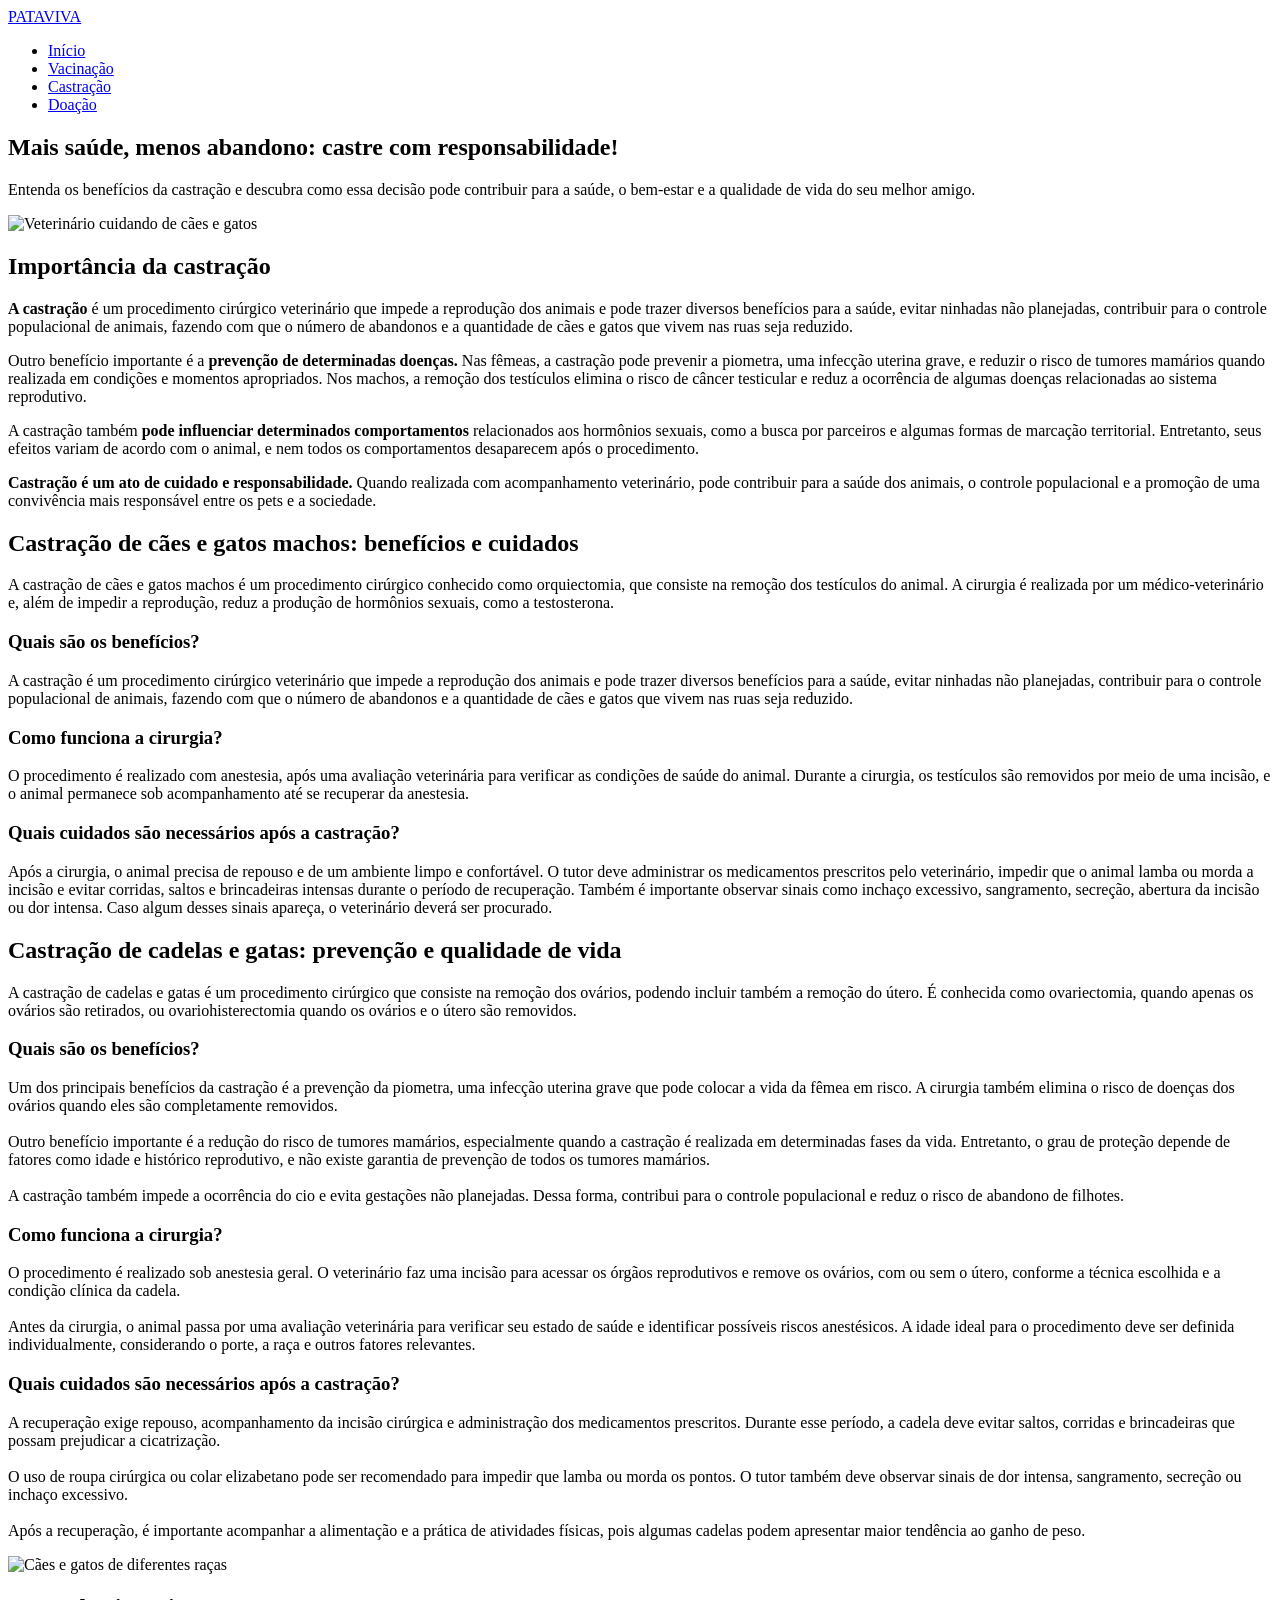
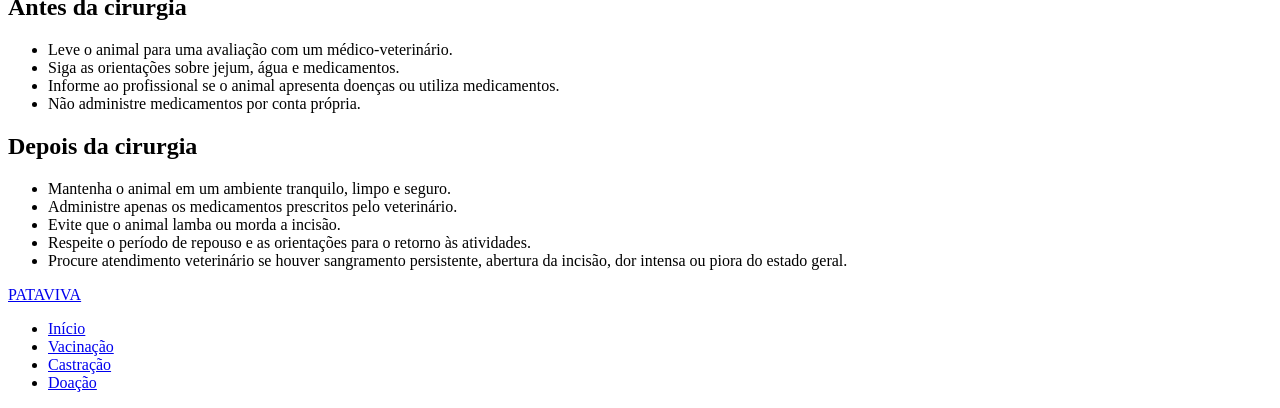
==== pages/castracao.html @ 04172f6d "feat: adiciona estrutura HTML e estilização CSS" ====
<!DOCTYPE html>
<html lang="pt-BR">

<head>
    <meta charset="UTF-8">
    <meta name="viewport" content="width=device-width, initial-scale=1.0">
    
    <title>Pataviva - Castração</title>

   <link rel="stylesheet" href="style.css">
</head>

<body>

    <!-- CABEÇALHO -->
    <header>
        <div class="logo">
            <a href="#inicio">PATAVIVA</a>
        </div>

        <nav>
            <ul>
                <li><a href="index.html">Início</a></li>
                <li><a href="vacinacao.html">Vacinação</a></li>
                <li><a href="#inicio">Castração</a></li>
                <li><a href="doacao.html">Doação</a></li>
            </ul>
        </nav>
    </header>


    <!-- CONTEÚDO PRINCIPAL -->
    <main>

        <!-- APRESENTAÇÃO -->
        <section id="inicio" class="apresentacao">

            <div class="texto-apresentacao">
                <h1>Mais saúde, menos abandono: castre com responsabilidade!</h1>

                <p>
                    Entenda os benefícios da castração e descubra como essa
                    decisão pode contribuir para a saúde, o bem-estar e a
                    qualidade de vida do seu melhor amigo.
                </p>
            </div>

            <div class="imagem-apresentacao">
                <img src="https://encrypted-tbn1.gstatic.com/images?q=tbn:ANd9GcS68wx2FYNEQzIYrw53vmiVQSrwjRZal7b8g-ScJLO890BlobiP"
                    alt="Veterinário cuidando de cães e gatos">
            </div>

        </section>


        <!-- IMPORTÂNCIA DA CASTRAÇÃO -->
        <section class="importancia">

            <h2>Importância da castração</h2>

            <div class="informacao">
                <p>
                    <strong>A castração</strong> é um procedimento cirúrgico
                    veterinário que impede a reprodução dos animais e pode
                    trazer diversos benefícios para a saúde, evitar ninhadas
                    não planejadas, contribuir para o controle populacional
                    de animais, fazendo com que o número de abandonos e a
                    quantidade de cães e gatos que vivem nas ruas seja reduzido.
                </p>
            </div>

            <div class="informacao">
                <p>
                    Outro benefício importante é a
                    <strong>prevenção de determinadas doenças.</strong>
                    Nas fêmeas, a castração pode prevenir a piometra,
                    uma infecção uterina grave, e reduzir o risco de tumores
                    mamários quando realizada em condições e momentos
                    apropriados. Nos machos, a remoção dos testículos elimina
                    o risco de câncer testicular e reduz a ocorrência de
                    algumas doenças relacionadas ao sistema reprodutivo.
                </p>
            </div>

            <div class="informacao">
                <p>
                    A castração também
                    <strong>pode influenciar determinados comportamentos</strong>
                    relacionados aos hormônios sexuais, como a busca por
                    parceiros e algumas formas de marcação territorial.
                    Entretanto, seus efeitos variam de acordo com o animal,
                    e nem todos os comportamentos desaparecem após o procedimento.
                </p>
            </div>

            <div class="informacao">
                <p>
                    <strong>Castração é um ato de cuidado e responsabilidade.</strong>
                    Quando realizada com acompanhamento veterinário, pode
                    contribuir para a saúde dos animais, o controle populacional
                    e a promoção de uma convivência mais responsável entre
                    os pets e a sociedade.
                </p>
            </div>

        </section>


        <!-- CASTRAÇÃO DE MACHOS -->
        <section class="castracao-machos">

            <div class="titulo-descricao">
                <h2>Castração de cães e gatos machos: benefícios e cuidados</h2>

                <p>
                    A castração de cães e gatos machos é um procedimento
                    cirúrgico conhecido como orquiectomia, que consiste
                    na remoção dos testículos do animal. A cirurgia é
                    realizada por um médico-veterinário e, além de impedir
                    a reprodução, reduz a produção de hormônios sexuais,
                    como a testosterona.
                </p>
            </div>


            <div class="pergunta">
                <h3>Quais são os benefícios?</h3>

                <p>
                    A castração é um procedimento cirúrgico veterinário
                    que impede a reprodução dos animais e pode trazer
                    diversos benefícios para a saúde, evitar ninhadas
                    não planejadas, contribuir para o controle populacional
                    de animais, fazendo com que o número de abandonos e a
                    quantidade de cães e gatos que vivem nas ruas seja reduzido.
                </p>
            </div>


            <div class="pergunta">
                <h3>Como funciona a cirurgia?</h3>

                <p>
                    O procedimento é realizado com anestesia, após uma
                    avaliação veterinária para verificar as condições
                    de saúde do animal. Durante a cirurgia, os testículos
                    são removidos por meio de uma incisão, e o animal
                    permanece sob acompanhamento até se recuperar da anestesia.
                </p>
            </div>


            <div class="pergunta">
                <h3>Quais cuidados são necessários após a castração?</h3>

                <p>
                    Após a cirurgia, o animal precisa de repouso e de um
                    ambiente limpo e confortável. O tutor deve administrar
                    os medicamentos prescritos pelo veterinário, impedir
                    que o animal lamba ou morda a incisão e evitar corridas,
                    saltos e brincadeiras intensas durante o período de
                    recuperação. Também é importante observar sinais como
                    inchaço excessivo, sangramento, secreção, abertura da
                    incisão ou dor intensa. Caso algum desses sinais apareça,
                    o veterinário deverá ser procurado.
                </p>
            </div>

        </section>


        <!-- CASTRAÇÃO DE FÊMEAS -->
        <section class="castracao-femeas">

            <div class="titulo-descricao">
                <h2>Castração de cadelas e gatas: prevenção e qualidade de vida</h2>

                <p>
                    A castração de cadelas e gatas é um procedimento
                    cirúrgico que consiste na remoção dos ovários,
                    podendo incluir também a remoção do útero.
                    É conhecida como ovariectomia, quando apenas os
                    ovários são retirados, ou ovariohisterectomia
                    quando os ovários e o útero são removidos.
                </p>
            </div>


            <div class="pergunta">
                <h3>Quais são os benefícios?</h3>

                <p>
                    Um dos principais benefícios da castração é a
                    prevenção da piometra, uma infecção uterina grave
                    que pode colocar a vida da fêmea em risco.
                    A cirurgia também elimina o risco de doenças dos
                    ovários quando eles são completamente removidos.
                    <br><br>
                    Outro benefício importante é a redução do risco
                    de tumores mamários, especialmente quando a
                    castração é realizada em determinadas fases da vida.
                    Entretanto, o grau de proteção depende de fatores
                    como idade e histórico reprodutivo, e não existe
                    garantia de prevenção de todos os tumores mamários.
                    <br><br>
                    A castração também impede a ocorrência do cio e
                    evita gestações não planejadas. Dessa forma,
                    contribui para o controle populacional e reduz
                    o risco de abandono de filhotes.
                </p>
            </div>


            <div class="pergunta">
                <h3>Como funciona a cirurgia?</h3>

                <p>
                    O procedimento é realizado sob anestesia geral.
                    O veterinário faz uma incisão para acessar os
                    órgãos reprodutivos e remove os ovários, com ou
                    sem o útero, conforme a técnica escolhida e a
                    condição clínica da cadela.
                    <br><br>
                    Antes da cirurgia, o animal passa por uma avaliação
                    veterinária para verificar seu estado de saúde e
                    identificar possíveis riscos anestésicos.
                    A idade ideal para o procedimento deve ser definida
                    individualmente, considerando o porte, a raça e
                    outros fatores relevantes.
                </p>
            </div>


            <div class="pergunta">
                <h3>Quais cuidados são necessários após a castração?</h3>

                <p>
                    A recuperação exige repouso, acompanhamento da
                    incisão cirúrgica e administração dos medicamentos
                    prescritos. Durante esse período, a cadela deve
                    evitar saltos, corridas e brincadeiras que possam
                    prejudicar a cicatrização.
                    <br><br>
                    O uso de roupa cirúrgica ou colar elizabetano
                    pode ser recomendado para impedir que lamba ou
                    morda os pontos. O tutor também deve observar
                    sinais de dor intensa, sangramento, secreção
                    ou inchaço excessivo.
                    <br><br>
                    Após a recuperação, é importante acompanhar a
                    alimentação e a prática de atividades físicas,
                    pois algumas cadelas podem apresentar maior
                    tendência ao ganho de peso.
                </p>
            </div>

        </section>


        <!-- IMAGEM DOS ANIMAIS -->
        <section class="imagem-animais">

            <img src="https://encrypted-tbn0.gstatic.com/images?q=tbn:ANd9GcRbTUueTk_p59Rfeqq65Mmk94gyf30EVg9-DdNKHsWL4r2anDR6"
                alt="Cães e gatos de diferentes raças">

        </section>


        <!-- CUIDADOS ANTES E DEPOIS DA CIRURGIA -->
        <section class="cuidados">

            <div class="antes-cirurgia">

                <h2>Antes da cirurgia</h2>

                <ul>
                    <li>Leve o animal para uma avaliação com um médico-veterinário.</li>
                    <li>Siga as orientações sobre jejum, água e medicamentos.</li>
                    <li>Informe ao profissional se o animal apresenta doenças ou utiliza medicamentos.</li>
                    <li>Não administre medicamentos por conta própria.</li>
                </ul>

            </div>


            <div class="depois-cirurgia">

                <h2>Depois da cirurgia</h2>

                <ul>
                    <li>Mantenha o animal em um ambiente tranquilo, limpo e seguro.</li>
                    <li>Administre apenas os medicamentos prescritos pelo veterinário.</li>
                    <li>Evite que o animal lamba ou morda a incisão.</li>
                    <li>Respeite o período de repouso e as orientações para o retorno às atividades.</li>
                    <li>Procure atendimento veterinário se houver sangramento persistente, abertura da incisão, dor intensa ou piora do estado geral.</li>
                </ul>

            </div>

        </section>

    </main>


    <!-- RODAPÉ -->
    <footer>

        <div class="logo">
            <a href="#inicio">PATAVIVA</a>
        </div>

        <nav>
            <ul>
                <li><a href="index.html">Início</a></li>
                <li><a href="vacinacao.html">Vacinação</a></li>
                <li><a href="#inicio">Castração</a></li>
                <li><a href="doacao.html">Doação</a></li>
            </ul>
        </nav>

    </footer>

</body>

</html>
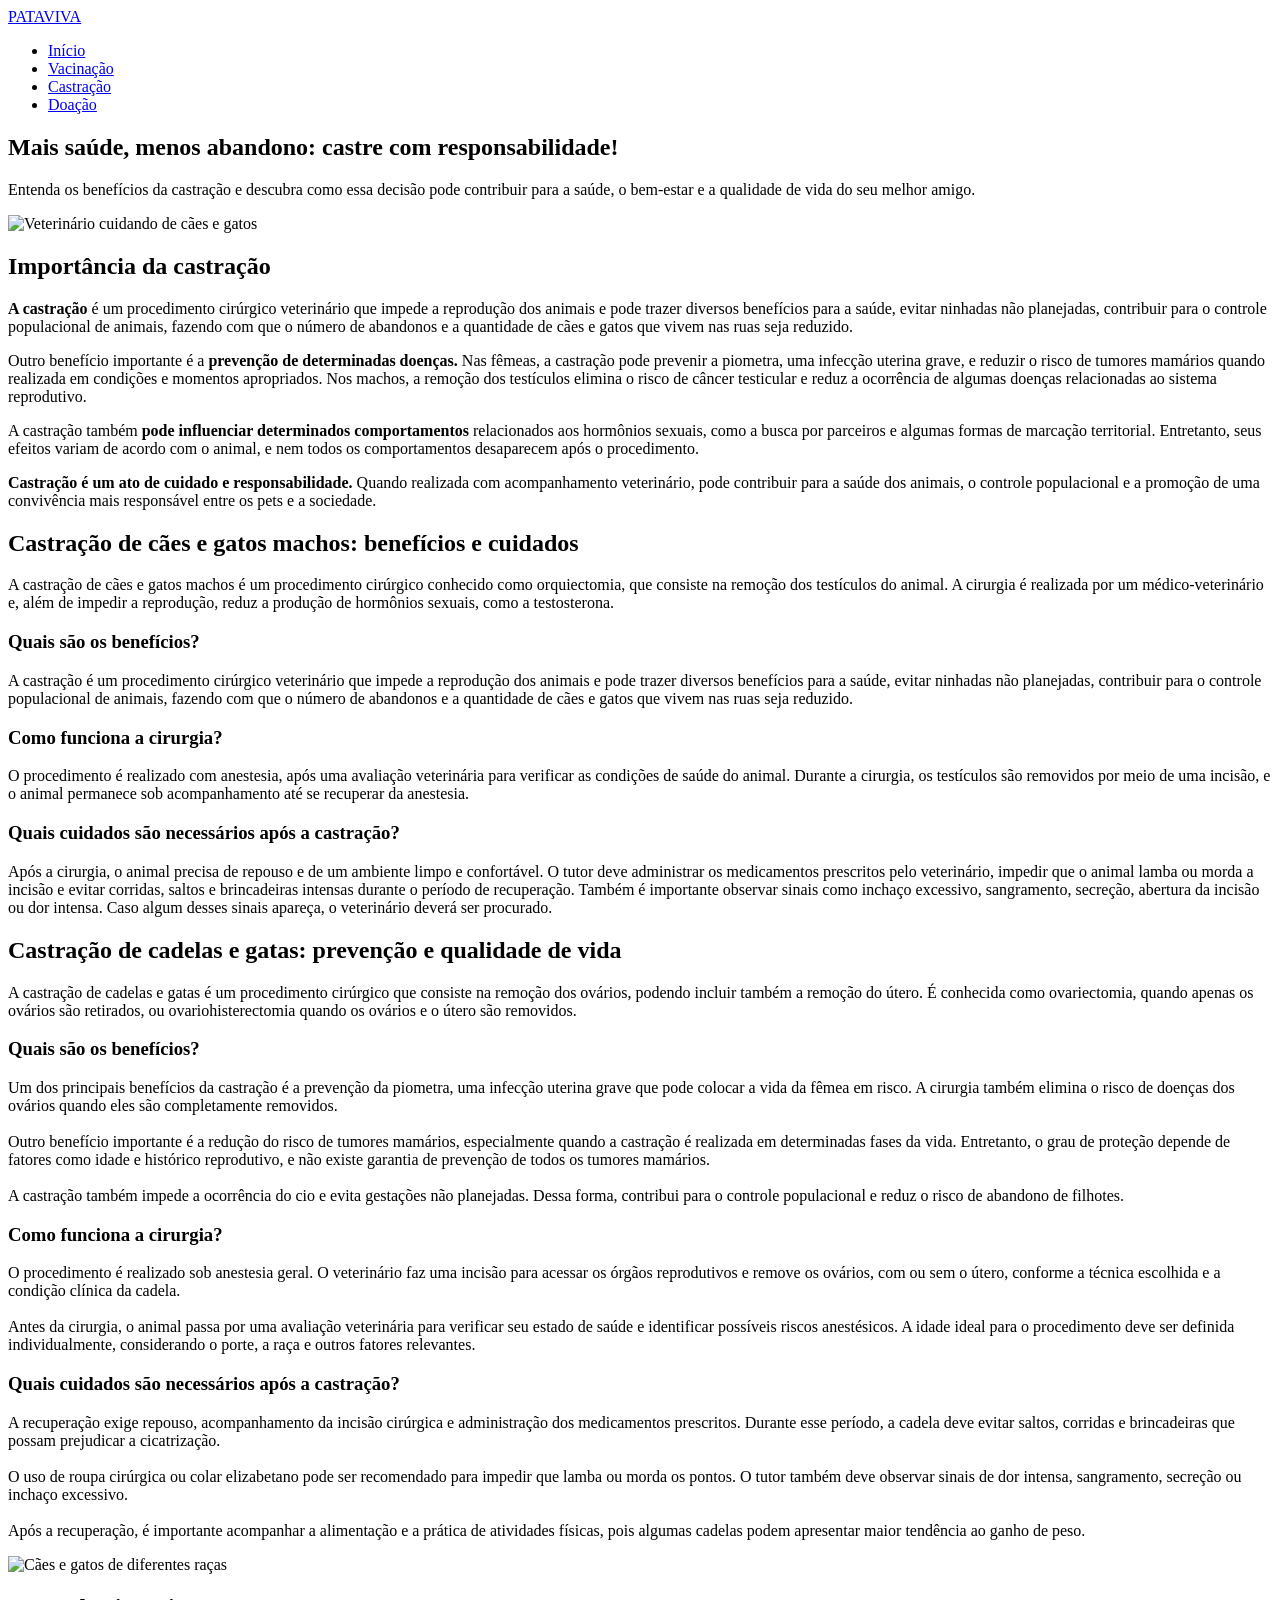
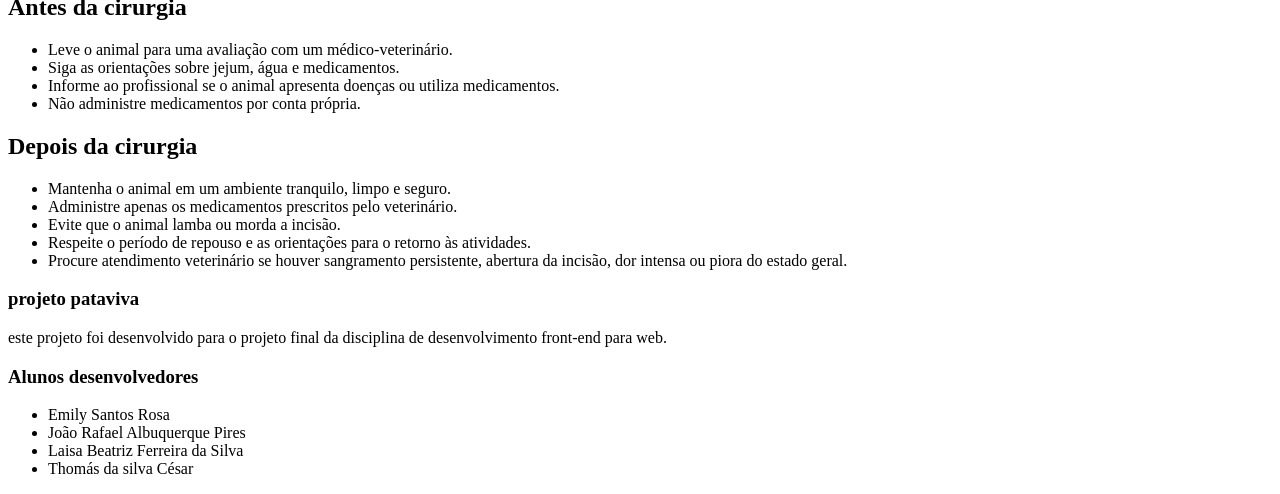
==== commit fd80fd0c: "style: ajusta estilização do rodapé" ====
--- a/pages/castracao.html
+++ b/pages/castracao.html
@@ -1,4 +1,3 @@
-
 <!DOCTYPE html>
 <html lang="pt-BR">
 
@@ -8,7 +7,7 @@
     
     <title>Pataviva - Castração</title>
 
-   <link rel="stylesheet" href="style.css">
+    <link rel="stylesheet" href="../css/castracao.css">
 </head>
 
 <body>
@@ -21,7 +20,7 @@
 
         <nav>
             <ul>
-                <li><a href="index.html">Início</a></li>
+                <li><a href="../index.html">Início</a></li>
                 <li><a href="vacinacao.html">Vacinação</a></li>
                 <li><a href="#inicio">Castração</a></li>
                 <li><a href="doacao.html">Doação</a></li>
@@ -305,20 +304,19 @@
 
     <!-- RODAPÉ -->
     <footer>
-
-        <div class="logo">
-            <a href="#inicio">PATAVIVA</a>
+        <div class="footer-box">
+            <h3>projeto <strong>pataviva</strong></h3>
+            <p>este projeto foi desenvolvido para o projeto final da disciplina de desenvolvimento front-end para web.</p>
         </div>
-
-        <nav>
+        <div class="footer-box">
+            <h3>Alunos <strong>desenvolvedores</strong></h3>
             <ul>
-                <li><a href="index.html">Início</a></li>
-                <li><a href="vacinacao.html">Vacinação</a></li>
-                <li><a href="#inicio">Castração</a></li>
-                <li><a href="doacao.html">Doação</a></li>
+                <li>Emily Santos Rosa</li>
+                <li>João Rafael Albuquerque Pires</li>
+                <li>Laisa Beatriz Ferreira da Silva</li>
+                <li>Thomás da silva César</li>
             </ul>
-        </nav>
-
+        </div>
     </footer>
 
 </body>
--- a/css/castracao.css
+++ b/css/castracao.css
@@ -0,0 +1,46 @@
+@media (max-width: 768px) {
+
+    header {
+        flex-direction: column;
+        gap: 20px;
+    }
+
+    header nav ul,
+    footer nav ul {
+        flex-wrap: wrap;
+        justify-content: center;
+        gap: 12px;
+    }
+
+    .apresentacao {
+        flex-direction: column;
+    }
+
+    .texto-apresentacao,
+    .imagem-apresentacao {
+        width: 100%;
+    }
+
+    .titulo-descricao {
+        flex-direction: column;
+    }
+
+    .titulo-descricao h2,
+    .titulo-descricao p {
+        width: 100%;
+    }
+
+    .castracao-machos,
+    .castracao-femeas {
+        padding: 35px 5%;
+    }
+
+    .imagem-animais img {
+        height: auto;
+    }
+
+    footer {
+        flex-direction: column;
+        gap: 20px;
+    }
+}
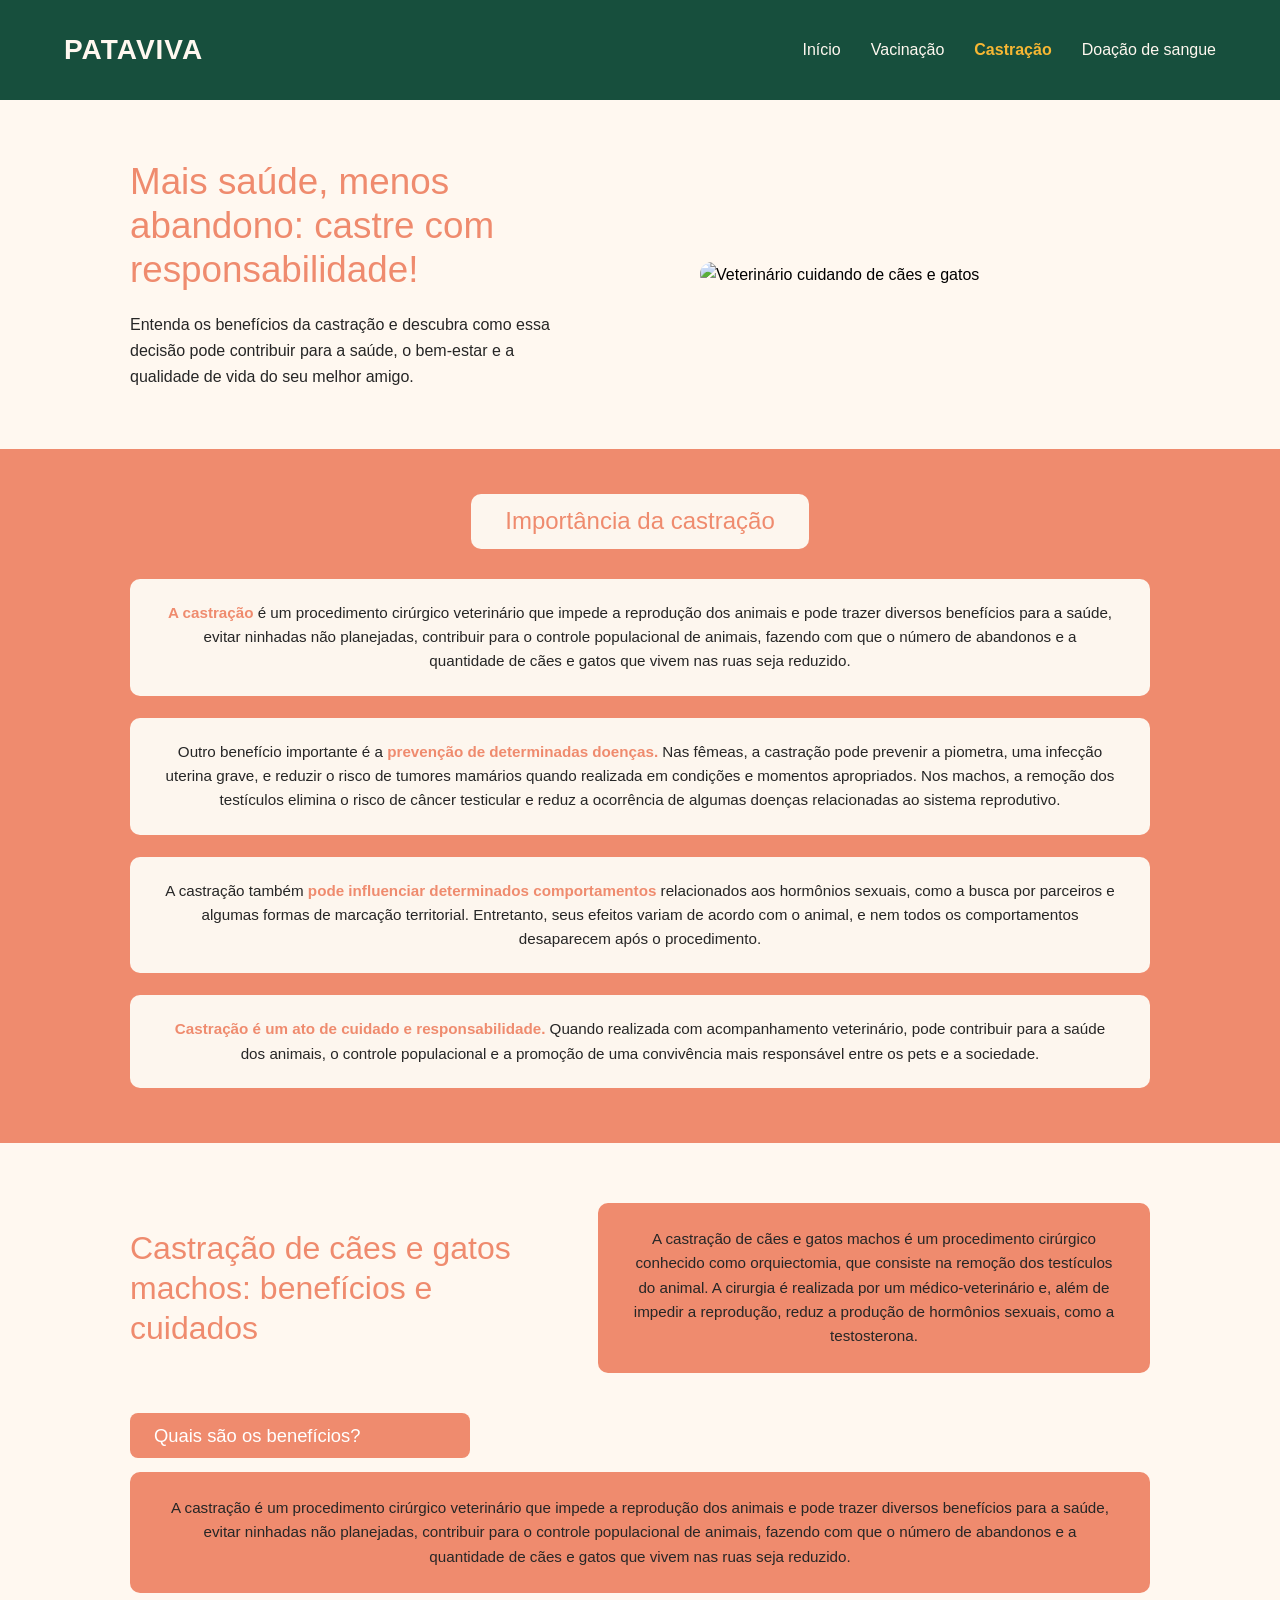
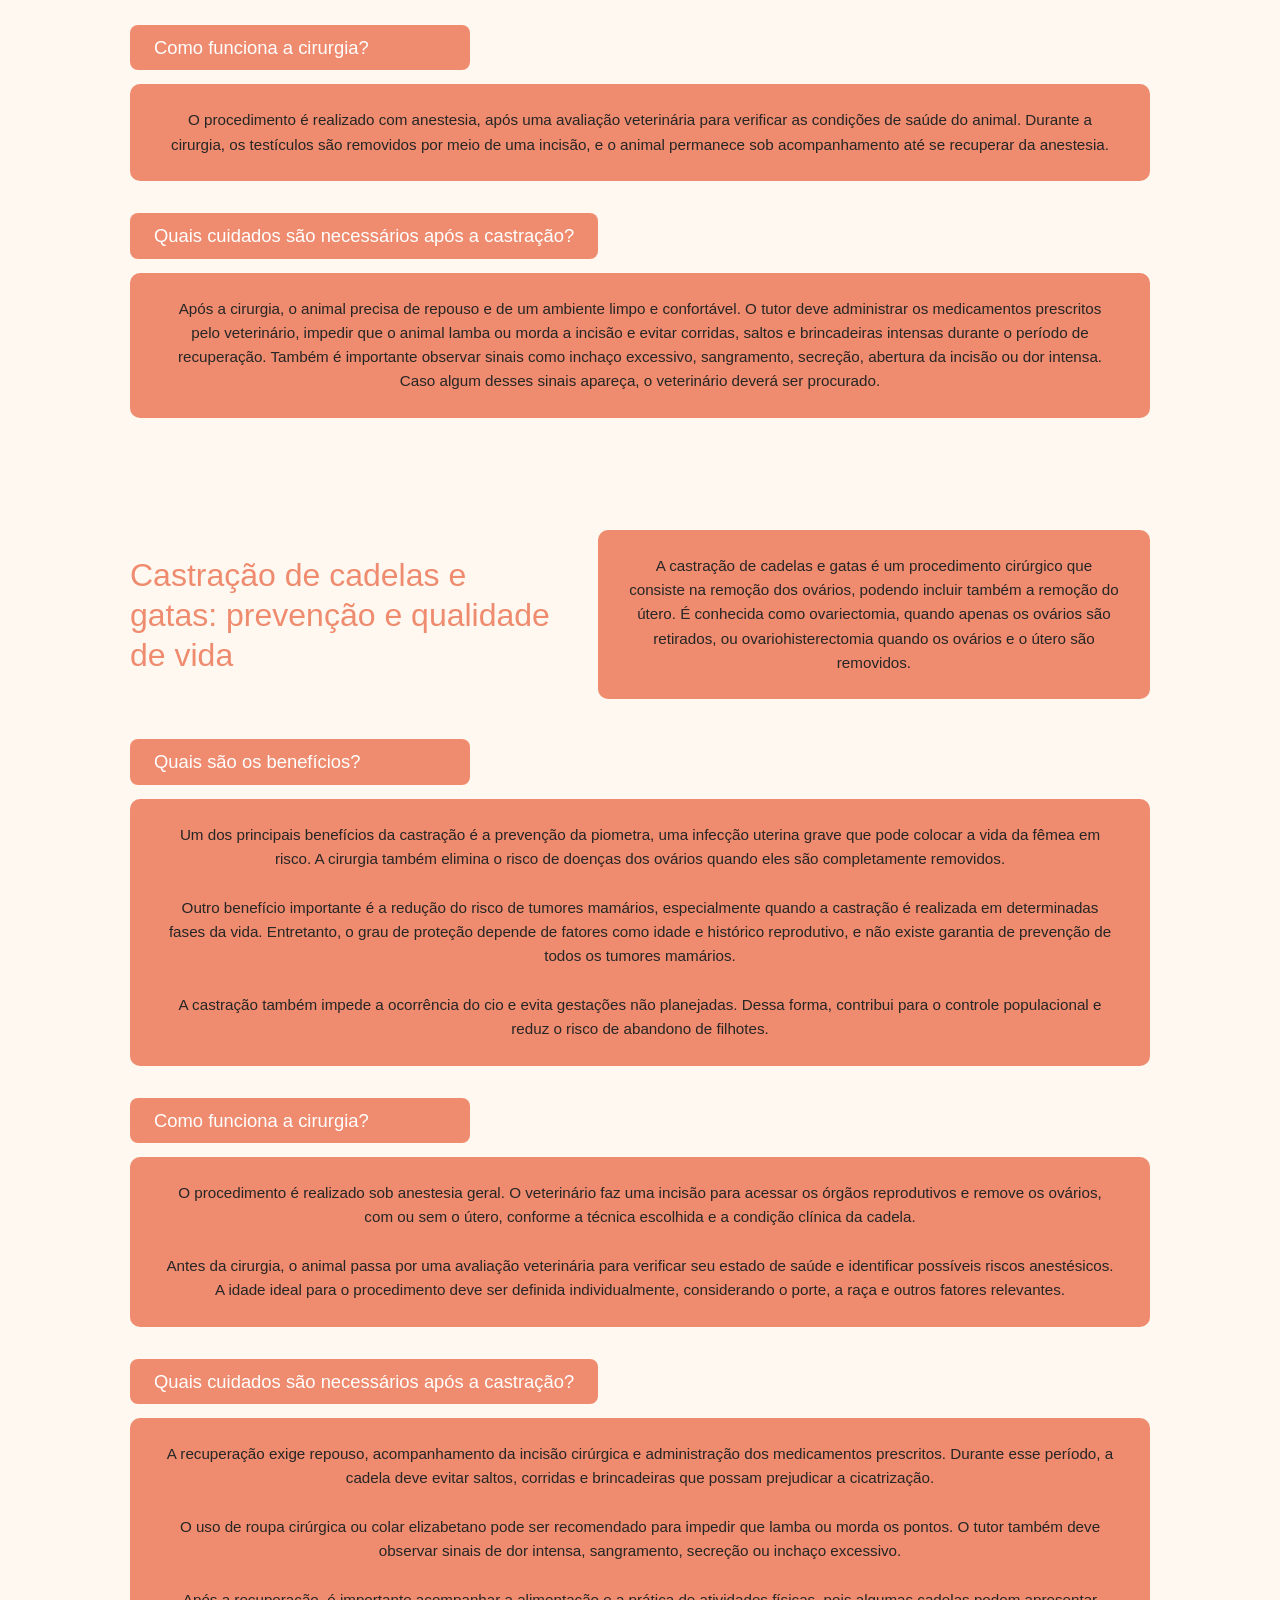
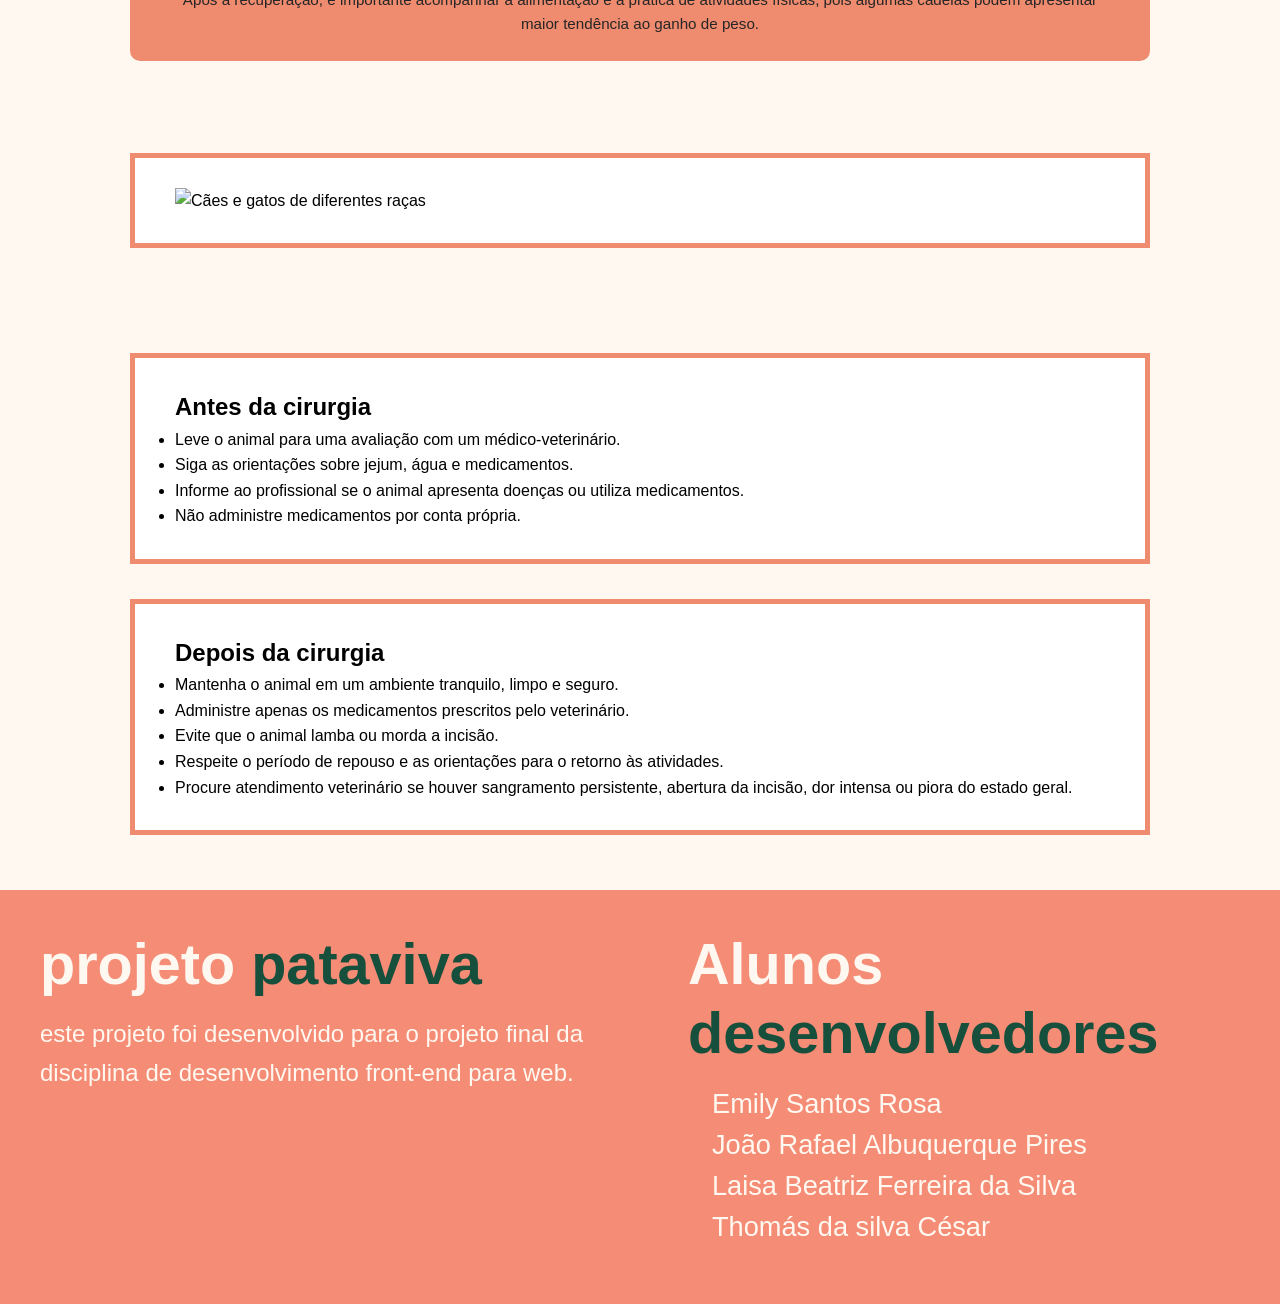
==== commit bea3db2e: "fix(nav): remove marcadores e sublinhado e padroniza espaçamento" ====
--- a/pages/castracao.html
+++ b/pages/castracao.html
@@ -13,17 +13,33 @@
 <body>
 
     <!-- CABEÇALHO -->
-    <header>
-        <div class="logo">
-            <a href="#inicio">PATAVIVA</a>
-        </div>
-
-        <nav>
-            <ul>
-                <li><a href="../index.html">Início</a></li>
-                <li><a href="vacinacao.html">Vacinação</a></li>
-                <li><a href="#inicio">Castração</a></li>
-                <li><a href="doacao.html">Doação</a></li>
+    <header id="cabecalho" class="cabecalho">
+        <a href="../index.html" class="cabecalho__logo">PATAVIVA</a>
+        
+        <nav class="navegacao" aria-label="Navegação principal">
+            <ul class="navegacao__lista">
+                <li class="navegacao__item">
+                    <a href="../index.html" class="navegacao__link">Início</a>
+                </li>
+
+                <li class="navegacao__item">
+                    <a href="./vacinacao.html"
+                       class="navegacao__link">
+                        Vacinação
+                    </a>
+                </li>
+
+                <li class="navegacao__item">
+                    <a href="./castracao.html" class="navegacao__link navegacao__link--ativo" aria-current="page">
+                        Castração
+                    </a>
+                </li>
+
+                <li class="navegacao__item">
+                    <a href="./doacao.html" class="navegacao__link">
+                        Doação de sangue
+                    </a>
+                </li>
             </ul>
         </nav>
     </header>
--- a/css/castracao.css
+++ b/css/castracao.css
@@ -1,46 +1,348 @@
-@media (max-width: 768px) {
-
-    header {
-        flex-direction: column;
-        gap: 20px;
-    }
-
-    header nav ul,
-    footer nav ul {
-        flex-wrap: wrap;
-        justify-content: center;
-        gap: 12px;
-    }
-
-    .apresentacao {
-        flex-direction: column;
-    }
-
-    .texto-apresentacao,
-    .imagem-apresentacao {
-        width: 100%;
-    }
-
-    .titulo-descricao {
-        flex-direction: column;
-    }
-
-    .titulo-descricao h2,
-    .titulo-descricao p {
-        width: 100%;
-    }
-
-    .castracao-machos,
-    .castracao-femeas {
-        padding: 35px 5%;
-    }
-
-    .imagem-animais img {
-        height: auto;
-    }
-
-    footer {
-        flex-direction: column;
-        gap: 20px;
-    }
+/* RESET E CONFIGURAÇÕES GERAIS */
+@import url('https://fonts.googleapis.com/css2?family=Anton+SC:wght@400&display=swap');
+
+:root {
+    --amarelo: #F7B733;
+    --verde-claro: #609D67;
+    --verde-escuro: #174F3D;
+    --coral: #F58C76;
+    --creme: #FFF8F0;
+    --branco: #FFFFFF;
+    --preto: #000000;
+}
+
+* {
+    margin: 0;
+    padding: 0;
+    box-sizing: border-box;
+}
+
+/* 3. Configuração gerais da página */
+body {
+    font-family: 'Anton SC', sans-serif;
+    background-color: var(--creme);
+    color: var(--texto);
+    line-height: 1.6;
+}
+
+/* CABEÇALHO */
+/*Navegação para as outras páginas*/
+.cabecalho {
+    background-color: var(--verde-escuro);
+    min-height: 100px;
+    padding: 20px 5%;
+
+    display: flex;
+    align-items: center;
+    justify-content: space-between;
+    gap: 30px;
+}
+
+/* Logo */
+.cabecalho__logo {
+    color: var(--creme);
+    font-size: 28px;
+    font-weight: 700;
+    letter-spacing: 1px;
+    text-decoration: none;
+}
+
+/* Lista de navegação */
+.navegacao__lista {
+    display: flex;
+    align-items: center;
+    gap: 30px;
+    list-style: none;
+}
+
+/* Links do menu */
+.navegacao__link {
+    color: var(--creme);
+    font-size: 16px;
+    transition: color 0.2s ease;
+    text-decoration: none;
+
+}
+
+/* Efeito ao passar o mouse */
+.navegacao__link:hover {
+    color: var(--amarelo);
+}
+
+/* Página atual */
+.navegacao__link--ativo {
+    color: var(--amarelo);
+    font-weight: 700;
+    text-decoration: none;
+}
+
+
+/*Bloco do título h1 + p*/
+.inicio-titulo {
+    background-color: #FFF8EF;
+    width: 100%;
+    min-height: 300px;
+    display: flex;
+    flex-direction: column;
+    justify-content: center;
+    align-items: center;
+    text-align: center;
+    padding: 30px 20px;
+    box-sizing: border-box;
+}
+
+ /*Bloco de navegação dentro da página*/
+.navegacao-da-pagina ul {
+    display: flex;
+    justify-content: center;
+    align-items: center;
+    gap: 30px;
+    list-style: none;
+    padding: 0;
+    margin: 0;
+}
+
+.navegacao-da-pagina {
+    background-color: var(--verde-claro);
+    padding: 15px;
+}
+
+.navegacao-da-pagina a {
+    color: white;
+    text-decoration: none;
+}
+
+html {
+    scroll-behavior: smooth;
+}
+
+/* RODAPÉ */
+footer {
+    display: grid;
+    grid-template-columns: 1fr 1fr;
+    gap: 2rem clamp(2rem, 6rem, 6rem);
+    padding: clamp(1.5rem, 3rem, 2.5rem) clamp(1rem, 2.5rem, 3rem) clamp(2.5rem, 3.5rem, 4.5rem);
+    background-color: var(--coral);
+    color: var(--creme);
+}
+
+.footer-box h3 {
+    font-size: clamp(2rem, 3.6rem, 3.6rem);
+    line-height: 1.2;
+    margin-bottom: 1rem;
+    color: var(--creme);
+}
+
+.footer-box h3 strong {
+    color: var(--verde-escuro);
+}
+
+.footer-box p {
+    font-size: clamp(1rem, 1.5rem, 1.5rem);
+    line-height: 1.6;
+}
+
+.footer-box ul {
+    list-style: none;
+    padding-left: 1.5rem;
+}
+
+.footer-box li {
+    font-size: clamp(1.1rem, 1.7rem, 1.7rem);
+    line-height: 1.5;
+}
+
+.footer-box li::marker {
+    color: var(--creme);
+}
+
+
+
+.logo a {
+    color: #FFFFFF;
+    text-decoration: none;
+    font-size: 1.2rem;
+    font-weight: 600;
+    letter-spacing: 1px;
+}
+
+/* SEÇÃO: APRESENTAÇÃO */
+.apresentacao {
+    max-width: 1100px;
+    margin: 0 auto;
+    padding: 60px 40px;
+    display: flex;
+    align-items: center;
+    justify-content: space-between;
+    gap: 40px;
+}
+
+.texto-apresentacao {
+    flex: 1;
+}
+
+.texto-apresentacao h1 {
+    color: #EF8B6E;
+    font-size: 2.3rem;
+    font-weight: 500;
+    line-height: 1.2;
+    margin-bottom: 20px;
+}
+
+.texto-apresentacao p {
+    color: #262626;
+    font-size: 1rem;
+    max-width: 440px;
+}
+
+.imagem-apresentacao {
+    flex: 1;
+    display: flex;
+    justify-content: flex-end;
+}
+
+.imagem-apresentacao img {
+    width: 100%;
+    max-width: 450px;
+    border-radius: 12px;
+    object-fit: cover;
+}
+
+/* SEÇÃO: IMPORTÂNCIA DA CASTRAÇÃO */
+.importancia {
+    background-color: #EF8B6E;
+    padding: 45px 40px 55px;
+    display: flex;
+    flex-direction: column;
+    align-items: center;
+    gap: 22px;
+}
+
+.importancia h2 {
+    background-color: #FDF6EE;
+    color: #EF8B6E;
+    font-size: 1.5rem;
+    font-weight: 500;
+    padding: 8px 34px;
+    border-radius: 10px;
+    margin-bottom: 8px;
+    text-align: center;
+}
+
+.informacao {
+    background-color: #FDF6EE;
+    width: 100%;
+    max-width: 1020px;
+    padding: 22px 35px;
+    border-radius: 10px;
+    text-align: center;
+}
+
+.informacao p {
+    font-size: 0.95rem;
+    color: #262626;
+}
+
+.informacao p strong {
+    color: #EF8B6E;
+    font-weight: 600;
+}
+
+/* SEÇÕES: CASTRAÇÃO DE MACHOS E CASTRAÇÃO DE FÊMEAS */
+.castracao-machos,
+.castracao-femeas {
+    max-width: 1100px;
+    margin: 0 auto;
+    padding: 60px 40px 20px;
+}
+
+.titulo-descricao {
+    display: flex;
+    align-items: center;
+    justify-content: space-between;
+    gap: 40px;
+    margin-bottom: 40px;
+}
+
+.titulo-descricao h2 {
+    flex: 1;
+    color: #EF8B6E;
+    font-size: 2rem;
+    font-weight: 500;
+    line-height: 1.25;
+}
+
+.titulo-descricao p {
+    flex: 1.15;
+    background-color: #EF8B6E;
+    color: #262626;
+    padding: 24px 30px;
+    border-radius: 10px;
+    text-align: center;
+    font-size: 0.95rem;
+}
+
+.pergunta {
+    margin-bottom: 32px;
+}
+
+.pergunta h3 {
+    display: inline-block;
+    background-color: #EF8B6E;
+    color: #FFFFFF;
+    font-size: 1.15rem;
+    font-weight: 500;
+    padding: 8px 24px;
+    border-radius: 8px;
+    margin-bottom: 14px;
+    min-width: 340px;
+}
+
+.pergunta p {
+    background-color: #EF8B6E;
+    color: #262626;
+    padding: 24px 35px;
+    border-radius: 10px;
+    text-align: center;
+    font-size: 0.95rem;
+}
+
+/* SEÇÃO: IMAGEM DOS ANIMAIS */
+.imagem-animais {
+    max-width: 1100px;
+    margin: 40px auto 60px;
+    padding: 0 40px;
+}
+
+.imagem-animais img {
+    display: block;
+    width: 100%;
+    max-height: 360px;
+    background-color: #FFFFFF;
+    border: 5px solid #EF8B6E;
+    padding: 30px 40px;
+    object-fit: contain;
+}
+
+/* SEÇÃO: CUIDADOS ANTES E DEPOIS DA CIRURGIA */
+.cuidados {
+    background-color: FFFFFF;
+    padding: 45px 40px 55px;
+    display: flex;
+    flex-direction: column;
+    align-items: center;
+    gap: 35px;
+}
+
+.antes-cirurgia,
+.depois-cirurgia {
+    width: 100%;
+    max-width: 1020px;
+    display: block;
+    width: 100%;
+    max-height: 360px;
+    background-color: #FFFFFF;
+    border: 5px solid #EF8B6E;
+    padding: 30px 40px;
+    object-fit: contain;
 }
